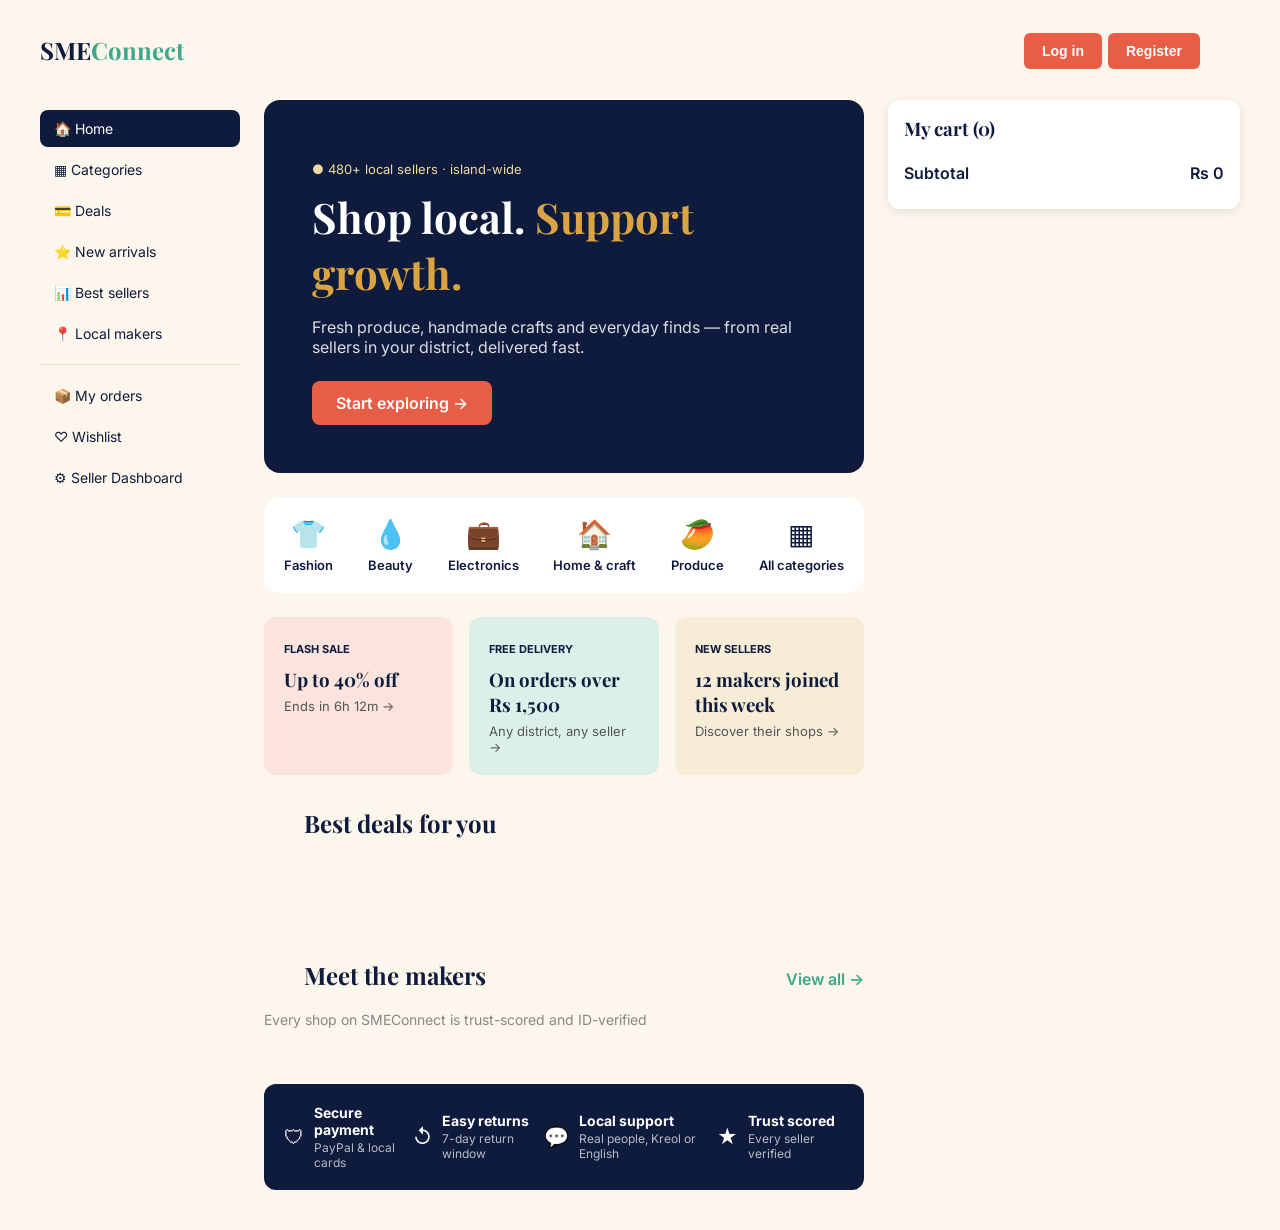
==== index.html @ 9637f1cd "SMEConnect rebuild - full working version" ====
<!DOCTYPE html>
<html>
<head>
  <meta charset="UTF-8">
  <title>SMEConnect</title>
  <link rel="preconnect" href="https://fonts.googleapis.com">
  <link href="https://fonts.googleapis.com/css2?family=Playfair+Display:wght@700&family=Inter:wght@400;600&display=swap" rel="stylesheet">
  <link rel="stylesheet" href="assets/css/style.css">
  <script src="https://www.paypal.com/sdk/js?client-id=BAAJS2fHj8sYAzBx5CbzH1W43dFTb8IniVl7vOAo0O4Z49dvp5iEQKRHWdZpq-USADCUvsivHQZ62d_bw4&currency=USD"></script>
</head>
<body>

  <header class="topbar">
    <div class="logo">SME<span>Connect</span></div>
    <div id="authSection">
      <div id="loggedOutView">
        <button id="showLoginBtn">Log in</button>
        <button id="showRegisterBtn">Register</button>
      </div>
      <div id="loggedInView" style="display:none;">
        <span id="welcomeMsg"></span>
        <a href="seller-dashboard.html" id="dashboardLink" style="display:none; margin: 0 10px;">Seller Dashboard</a>
        <button id="logoutBtn">Log out</button>
      </div>
    </div>
  </header>

  <main>
    <div class="page-layout">

      <aside class="side-nav">
        <a href="#" class="nav-item active">🏠 Home</a>
        <a href="#" class="nav-item">▦ Categories</a>
        <a href="#" class="nav-item">💳 Deals</a>
        <a href="#" class="nav-item">⭐ New arrivals</a>
        <a href="#" class="nav-item">📊 Best sellers</a>
        <a href="#" class="nav-item">📍 Local makers</a>
        <hr>
        <a href="#" class="nav-item">📦 My orders</a>
        <a href="#" class="nav-item">♡ Wishlist</a>
        <a href="seller-dashboard.html" class="nav-item">⚙ Seller Dashboard</a>
      </aside>

      <div class="main-content">
        <section class="hero-banner">
          <p class="hero-tag">● 480+ local sellers · island-wide</p>
          <h1>Shop local. <span class="hero-highlight">Support growth.</span></h1>
          <p class="hero-sub">Fresh produce, handmade crafts and everyday finds — from real sellers in your district, delivered fast.</p>
          <a href="#productsSection" class="hero-cta">Start exploring →</a>
        </section>

        <section class="category-row">
          <div class="category-item"><span>👕</span><p>Fashion</p></div>
          <div class="category-item"><span>💧</span><p>Beauty</p></div>
          <div class="category-item"><span>💼</span><p>Electronics</p></div>
          <div class="category-item"><span>🏠</span><p>Home & craft</p></div>
          <div class="category-item"><span>🥭</span><p>Produce</p></div>
          <div class="category-item"><span>▦</span><p>All categories</p></div>
        </section>

        <section class="promo-row">
          <div class="promo-card promo-coral">
            <span class="promo-badge">FLASH SALE</span>
            <h3>Up to 40% off</h3>
            <p>Ends in 6h 12m →</p>
          </div>
          <div class="promo-card promo-teal">
            <span class="promo-badge">FREE DELIVERY</span>
            <h3>On orders over Rs 1,500</h3>
            <p>Any district, any seller →</p>
          </div>
          <div class="promo-card promo-gold">
            <span class="promo-badge">NEW SELLERS</span>
            <h3>12 makers joined this week</h3>
            <p>Discover their shops →</p>
          </div>
        </section>

        <section id="productsSection">
          <h2 class="section-title">Best deals for you</h2>
          <div id="productGrid" class="product-grid"></div>
        </section>

        <section class="makers-section">
          <div class="makers-header">
            <div>
              <h2 class="section-title">Meet the makers</h2>
              <p class="section-sub">Every shop on SMEConnect is trust-scored and ID-verified</p>
            </div>
            <a href="#" class="view-all-link">View all →</a>
          </div>
          <div id="makersGrid" class="makers-grid"></div>
        </section>

        <section class="trust-bar">
          <div class="trust-item"><span>🛡</span><div><strong>Secure payment</strong><p>PayPal & local cards</p></div></div>
          <div class="trust-item"><span>↺</span><div><strong>Easy returns</strong><p>7-day return window</p></div></div>
          <div class="trust-item"><span>💬</span><div><strong>Local support</strong><p>Real people, Kreol or English</p></div></div>
          <div class="trust-item"><span>★</span><div><strong>Trust scored</strong><p>Every seller verified</p></div></div>
        </section>
      </div>

      <aside id="cartSidebar" class="cart-sidebar">
        <div class="cart-header">
          <h3>My cart (<span id="cartCount">0</span>)</h3>
        </div>
        <div id="cartItems"></div>
        <div class="cart-totals">
          <div class="row"><span>Subtotal</span><span id="cartSubtotal">Rs 0</span></div>
        </div>
        <div id="paypal-button-container"></div>
      </aside>

    </div>
  </main>

  <div id="authModal" class="modal-overlay" style="display:none;">
    <div class="modal-box">
      <button id="closeModalBtn" class="close-btn">&times;</button>

      <div id="loginForm">
        <h3>Log in</h3>
        <input type="email" id="loginEmail" placeholder="Email">
        <input type="password" id="loginPassword" placeholder="Password">
        <button id="loginSubmitBtn">Log in</button>
        <p id="loginError" class="form-error"></p>
      </div>

      <div id="registerForm" style="display:none;">
        <h3>Register</h3>
        <input type="text" id="regName" placeholder="Name">
        <input type="email" id="regEmail" placeholder="Email">
        <input type="password" id="regPassword" placeholder="Password">
        <select id="regRole">
          <option value="buyer">Buyer</option>
          <option value="seller">Seller</option>
        </select>
        <button id="registerSubmitBtn">Register</button>
        <p id="registerError" class="form-error"></p>
      </div>
    </div>
  </div>

  <script src="assets/js/products.js"></script>
  <script src="assets/js/auth.js"></script>
</body>
</html>
---- assets/css/style.css ----
:root {
  --color-bg: #FDF6EC;
  --color-navy: #0F1B3D;
  --color-coral: #E85D45;
  --color-teal: #3FA88C;
  --color-gold: #D9A441;
  --font-heading: 'Playfair Display', serif;
  --font-body: 'Inter', sans-serif;
}

body {
  background: var(--color-bg);
  font-family: var(--font-body);
  color: var(--color-navy);
  margin: 0;
}

h1, h2, h3 {
  font-family: var(--font-heading);
}

.topbar {
  background: var(--color-bg);
  padding: 20px 40px;
  font-family: var(--font-heading);
  font-size: 24px;
  font-weight: 700;
  display: flex;
  justify-content: space-between;
  align-items: center;
}

.topbar .logo span { color: var(--color-teal); }

.section-title {
  padding: 0 40px;
  font-family: var(--font-heading);
}

.product-grid {
  display: grid;
  grid-template-columns: repeat(auto-fill, minmax(220px, 1fr));
  gap: 20px;
  padding: 0 40px 40px;
}

.product-card {
  background: white;
  border-radius: 12px;
  overflow: hidden;
  box-shadow: 0 1px 4px rgba(0,0,0,0.08);
}

.card-tile {
  background: linear-gradient(135deg, #fbe4dd, #f8f1e0);
  height: 120px;
  position: relative;
}

.badge-verified {
  position: absolute;
  bottom: 10px;
  left: 10px;
  background: var(--color-navy);
  color: white;
  font-size: 12px;
  padding: 4px 8px;
  border-radius: 20px;
}

.badge-discount {
  position: absolute;
  top: 10px;
  left: 10px;
  background: var(--color-coral);
  color: white;
  font-size: 12px;
  padding: 4px 8px;
  border-radius: 20px;
}

.card-body { padding: 14px; }
.category { color: var(--color-teal); font-size: 12px; text-transform: uppercase; margin: 0; }
.card-body h4 { margin: 4px 0; }
.seller { color: #888; font-size: 13px; margin: 0 0 10px; }

.price-row { display: flex; align-items: center; gap: 8px; }
.price { font-weight: 700; }
.original-price { text-decoration: line-through; color: #aaa; font-size: 13px; }

.add-btn {
  margin-left: auto;
  background: var(--color-navy);
  color: white;
  border: none;
  border-radius: 50%;
  width: 28px;
  height: 28px;
  cursor: pointer;
}

.cart-sidebar {
  width: 320px;
  flex-shrink: 0;
  background: white;
  border-radius: 12px;
  box-shadow: 0 2px 10px rgba(0,0,0,0.1);
  padding: 16px;
  height: fit-content;
  margin-top: 0;
}
.cart-header h3 { font-family: var(--font-heading); margin: 0 0 12px; }
.cart-item {
  display: flex;
  justify-content: space-between;
  align-items: center;
  padding: 10px 0;
  border-bottom: 1px solid #eee;
  gap: 8px;
}
.cart-item-name { margin: 0; font-weight: 600; font-size: 14px; }
.cart-item-district { margin: 0; color: #888; font-size: 12px; }
.qty-controls { display: flex; align-items: center; gap: 6px; }
.qty-btn {
  width: 22px; height: 22px; border-radius: 50%;
  border: 1px solid #ccc; background: white; cursor: pointer;
}
.cart-totals .row { display: flex; justify-content: space-between; padding: 10px 0; font-weight: 600; }
.checkout-btn {
  width: 100%;
  background: var(--color-coral);
  color: white;
  border: none;
  padding: 12px;
  border-radius: 8px;
  font-weight: 600;
  cursor: pointer;
  margin-top: 8px;
}

.paypal-btn {
  width: 100%;
  background: #FFC439;
  color: #003087;
  border: none;
  padding: 12px;
  border-radius: 8px;
  font-weight: 700;
  font-size: 15px;
  cursor: pointer;
  margin-top: 8px;
  display: flex;
  align-items: center;
  justify-content: center;
  gap: 6px;
}
.paypal-btn strong { color: #009cde; }
.paypal-btn:disabled { opacity: 0.6; cursor: not-allowed; }

#authSection {
  display: flex;
  justify-content: flex-end;
  padding: 10px 40px;
  gap: 10px;
}
#authSection { display: flex; gap: 10px; }


#loggedInView { display: flex; align-items: center; gap: 12px; }

.modal-overlay {
  position: fixed;
  top: 0; left: 0; right: 0; bottom: 0;
  background: rgba(0,0,0,0.4);
  align-items: center;
  justify-content: center;
  z-index: 1000;
}
.modal-box {
  background: white;
  padding: 24px;
  border-radius: 12px;
  width: 320px;
  position: relative;
}
.modal-box h3 { font-family: var(--font-heading); margin-top: 0; }
.modal-box input, .modal-box select {
  width: 100%;
  padding: 10px;
  margin-bottom: 10px;
  border: 1px solid #ddd;
  border-radius: 6px;
  box-sizing: border-box;
}
.modal-box button {
  width: 100%;
  background: var(--color-coral);
  color: white;
  border: none;
  padding: 10px;
  border-radius: 6px;
  cursor: pointer;
}
.close-btn {
  position: absolute;
  top: 10px; right: 14px;
  background: none;
  border: none;
  font-size: 20px;
  cursor: pointer;
  width: auto;
  color: #888;
}
.form-error { color: var(--color-coral); font-size: 13px; margin-top: 8px; }

#authSection button {
  background: var(--color-coral) !important;
  color: white !important;
  border: none !important;
  padding: 10px 18px !important;
  border-radius: 6px !important;
  font-size: 14px !important;
  font-weight: 600 !important;
  cursor: pointer !important;
  opacity: 1 !important;
  visibility: visible !important;
}
#authSection {
  min-width: 200px !important;
  min-height: 40px !important;
}
.page-layout { display: flex; gap: 24px; padding: 0 40px; align-items: flex-start; }
.side-nav {
  width: 200px; flex-shrink: 0;
  display: flex; flex-direction: column; gap: 4px;
  padding-top: 10px;
}
.nav-item {
  padding: 10px 14px; border-radius: 8px;
  color: var(--color-navy); text-decoration: none; font-size: 14px;
}
.nav-item.active { background: var(--color-navy); color: white; }
.nav-item:hover:not(.active) { background: #f0e9dc; }
.side-nav hr { border: none; border-top: 1px solid #e5ddc8; margin: 8px 0; }
.main-content { flex: 1; min-width: 0; }

.hero-banner {
  background: var(--color-navy);
  color: white;
  border-radius: 16px;
  padding: 48px;
  margin-bottom: 24px;
}
.hero-tag { color: #f0d9a0; font-size: 13px; margin-bottom: 12px; }
.hero-banner h1 { font-family: var(--font-heading); font-size: 42px; margin: 0 0 16px; }
.hero-highlight { color: var(--color-gold); }
.hero-sub { max-width: 480px; opacity: 0.85; margin-bottom: 24px; }
.hero-cta {
  display: inline-block; background: var(--color-coral); color: white;
  padding: 12px 24px; border-radius: 8px; text-decoration: none; font-weight: 600;
}

.category-row {
  display: flex; justify-content: space-between;
  background: white; border-radius: 16px; padding: 20px;
  margin-bottom: 24px;
}
.category-item { text-align: center; cursor: pointer; }
.category-item span { font-size: 28px; }
.category-item p { margin: 6px 0 0; font-size: 13px; font-weight: 600; }

.promo-row { display: grid; grid-template-columns: repeat(3, 1fr); gap: 16px; margin-bottom: 32px; }
.promo-card { border-radius: 12px; padding: 20px; }
.promo-coral { background: #fbe4dd; }
.promo-teal { background: #dcf0ea; }
.promo-gold { background: #f7ecd6; }
.promo-badge { font-size: 11px; font-weight: 700; text-transform: uppercase; color: var(--color-navy); }
.promo-card h3 { margin: 10px 0 6px; font-family: var(--font-heading); }
.promo-card p { margin: 0; font-size: 13px; color: #555; }

.makers-section { margin: 40px 0; }
.makers-header { display: flex; justify-content: space-between; align-items: baseline; }
.section-sub { color: #888; font-size: 14px; margin: 4px 0 0; }
.view-all-link { color: var(--color-teal); text-decoration: none; font-weight: 600; }
.makers-grid { display: grid; grid-template-columns: repeat(auto-fill, minmax(220px, 1fr)); gap: 16px; margin-top: 16px; }
.maker-card { background: white; border-radius: 12px; padding: 16px; display: flex; gap: 12px; align-items: flex-start; }
.maker-avatar {
  width: 44px; height: 44px; border-radius: 50%;
  display: flex; align-items: center; justify-content: center;
  color: white; font-weight: 700; flex-shrink: 0;
}
.maker-info h4 { margin: 0 0 2px; }
.maker-info p { margin: 0 0 6px; color: #888; font-size: 13px; }
.maker-tags span { background: #f0e9dc; padding: 3px 8px; border-radius: 20px; font-size: 12px; margin-right: 4px; }

.trust-bar {
  background: var(--color-navy); border-radius: 12px;
  display: flex; justify-content: space-around;
  padding: 20px; margin: 40px 0;
}
.trust-item { display: flex; gap: 10px; align-items: center; color: white; }
.trust-item span { font-size: 20px; }
.trust-item strong { display: block; font-size: 14px; }
.trust-item p { margin: 2px 0 0; font-size: 12px; opacity: 0.7; }
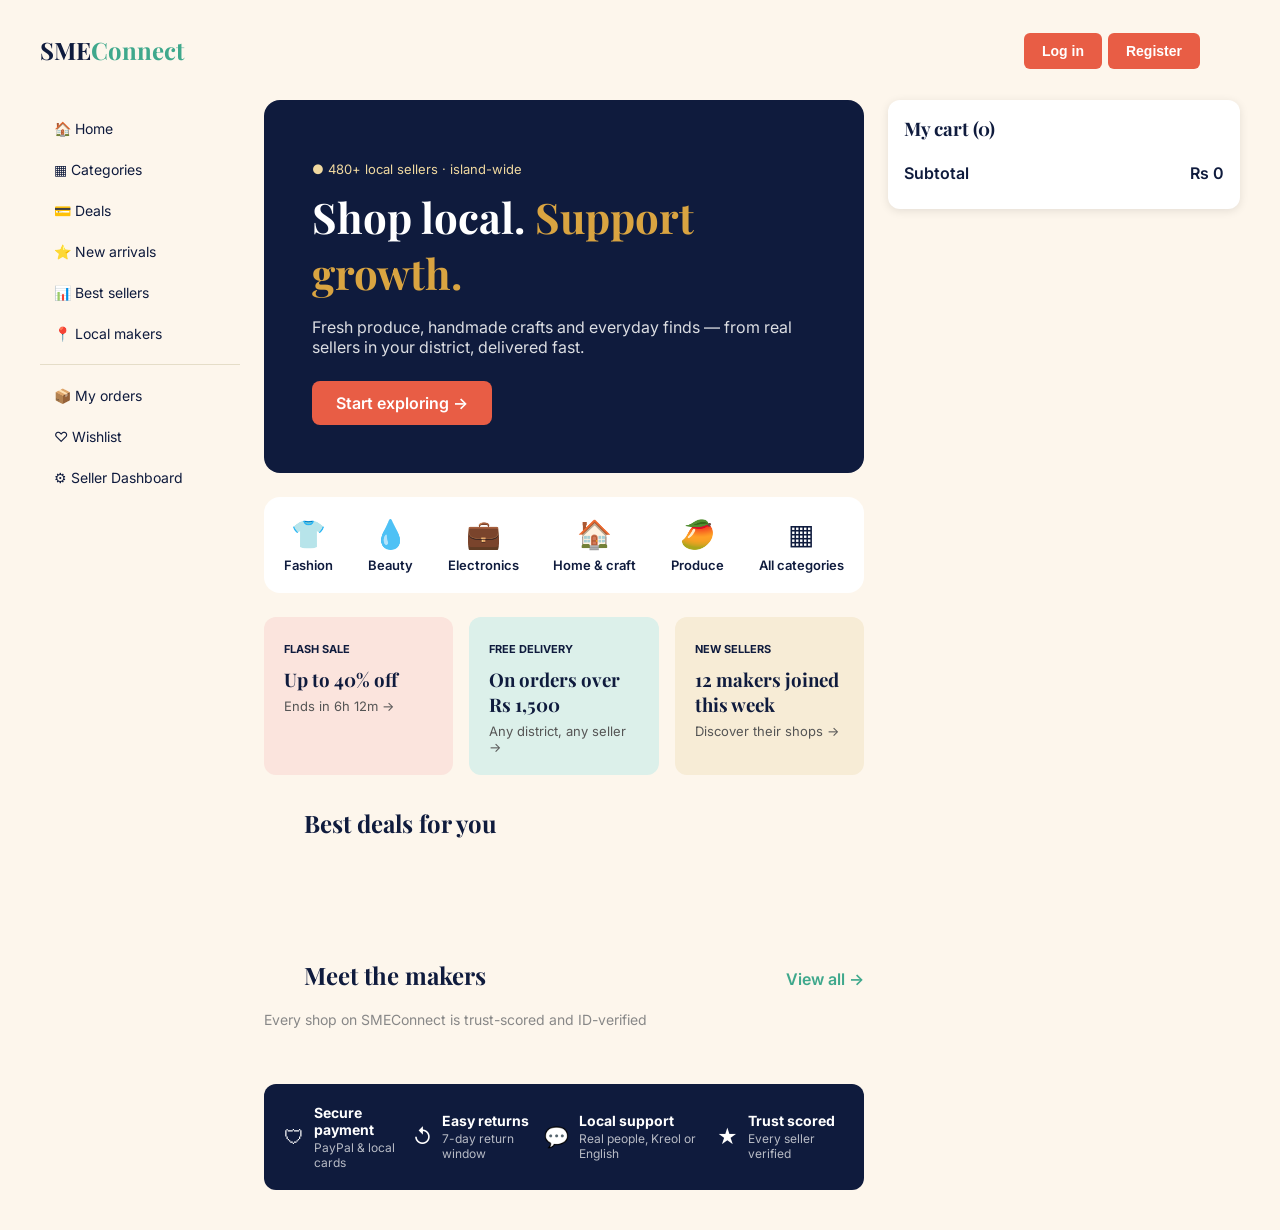
==== commit 0eacd9cf: "Add category filters, deals, new arrivals, best sellers, my orders" ====
--- a/index.html
+++ b/index.html
@@ -28,18 +28,18 @@
   <main>
     <div class="page-layout">
 
-      <aside class="side-nav">
-        <a href="#" class="nav-item active">🏠 Home</a>
-        <a href="#" class="nav-item">▦ Categories</a>
-        <a href="#" class="nav-item">💳 Deals</a>
-        <a href="#" class="nav-item">⭐ New arrivals</a>
-        <a href="#" class="nav-item">📊 Best sellers</a>
-        <a href="#" class="nav-item">📍 Local makers</a>
-        <hr>
-        <a href="#" class="nav-item">📦 My orders</a>
-        <a href="#" class="nav-item">♡ Wishlist</a>
-        <a href="seller-dashboard.html" class="nav-item">⚙ Seller Dashboard</a>
-      </aside>
+ <aside class="side-nav">
+  <a href="index.html" class="nav-item">🏠 Home</a>
+  <a href="index.html?filter=" class="nav-item" id="categoriesLink">▦ Categories</a>
+  <a href="index.html?filter=deals" class="nav-item">💳 Deals</a>
+  <a href="index.html?filter=new" class="nav-item">⭐ New arrivals</a>
+  <a href="index.html?filter=bestsellers" class="nav-item">📊 Best sellers</a>
+  <a href="#" class="nav-item" onclick="document.querySelector('.makers-section').scrollIntoView({behavior:'smooth'}); return false;">📍 Local makers</a>
+  <hr>
+  <a href="my-orders.html" class="nav-item">📦 My orders</a>
+  <a href="wishlist.html" class="nav-item">♡ Wishlist</a>
+  <a href="seller-dashboard.html" class="nav-item">⚙ Seller Dashboard</a>
+</aside>
 
       <div class="main-content">
         <section class="hero-banner">
@@ -50,13 +50,13 @@
         </section>
 
         <section class="category-row">
-          <div class="category-item"><span>👕</span><p>Fashion</p></div>
-          <div class="category-item"><span>💧</span><p>Beauty</p></div>
-          <div class="category-item"><span>💼</span><p>Electronics</p></div>
-          <div class="category-item"><span>🏠</span><p>Home & craft</p></div>
-          <div class="category-item"><span>🥭</span><p>Produce</p></div>
-          <div class="category-item"><span>▦</span><p>All categories</p></div>
-        </section>
+  <a href="index.html?category=Fashion" class="category-item"><span>👕</span><p>Fashion</p></a>
+  <a href="index.html?category=Beauty" class="category-item"><span>💧</span><p>Beauty</p></a>
+  <a href="index.html?category=Electronics" class="category-item"><span>💼</span><p>Electronics</p></a>
+  <a href="index.html?category=Home%20%26%20craft" class="category-item"><span>🏠</span><p>Home & craft</p></a>
+  <a href="index.html?category=Produce" class="category-item"><span>🥭</span><p>Produce</p></a>
+  <a href="index.html" class="category-item"><span>▦</span><p>All categories</p></a>
+</section>
 
         <section class="promo-row">
           <div class="promo-card promo-coral">
--- a/assets/css/style.css
+++ b/assets/css/style.css
@@ -268,6 +268,7 @@
 .category-item { text-align: center; cursor: pointer; }
 .category-item span { font-size: 28px; }
 .category-item p { margin: 6px 0 0; font-size: 13px; font-weight: 600; }
+.category-item { text-decoration: none; color: var(--color-navy); }
 
 .promo-row { display: grid; grid-template-columns: repeat(3, 1fr); gap: 16px; margin-bottom: 32px; }
 .promo-card { border-radius: 12px; padding: 20px; }
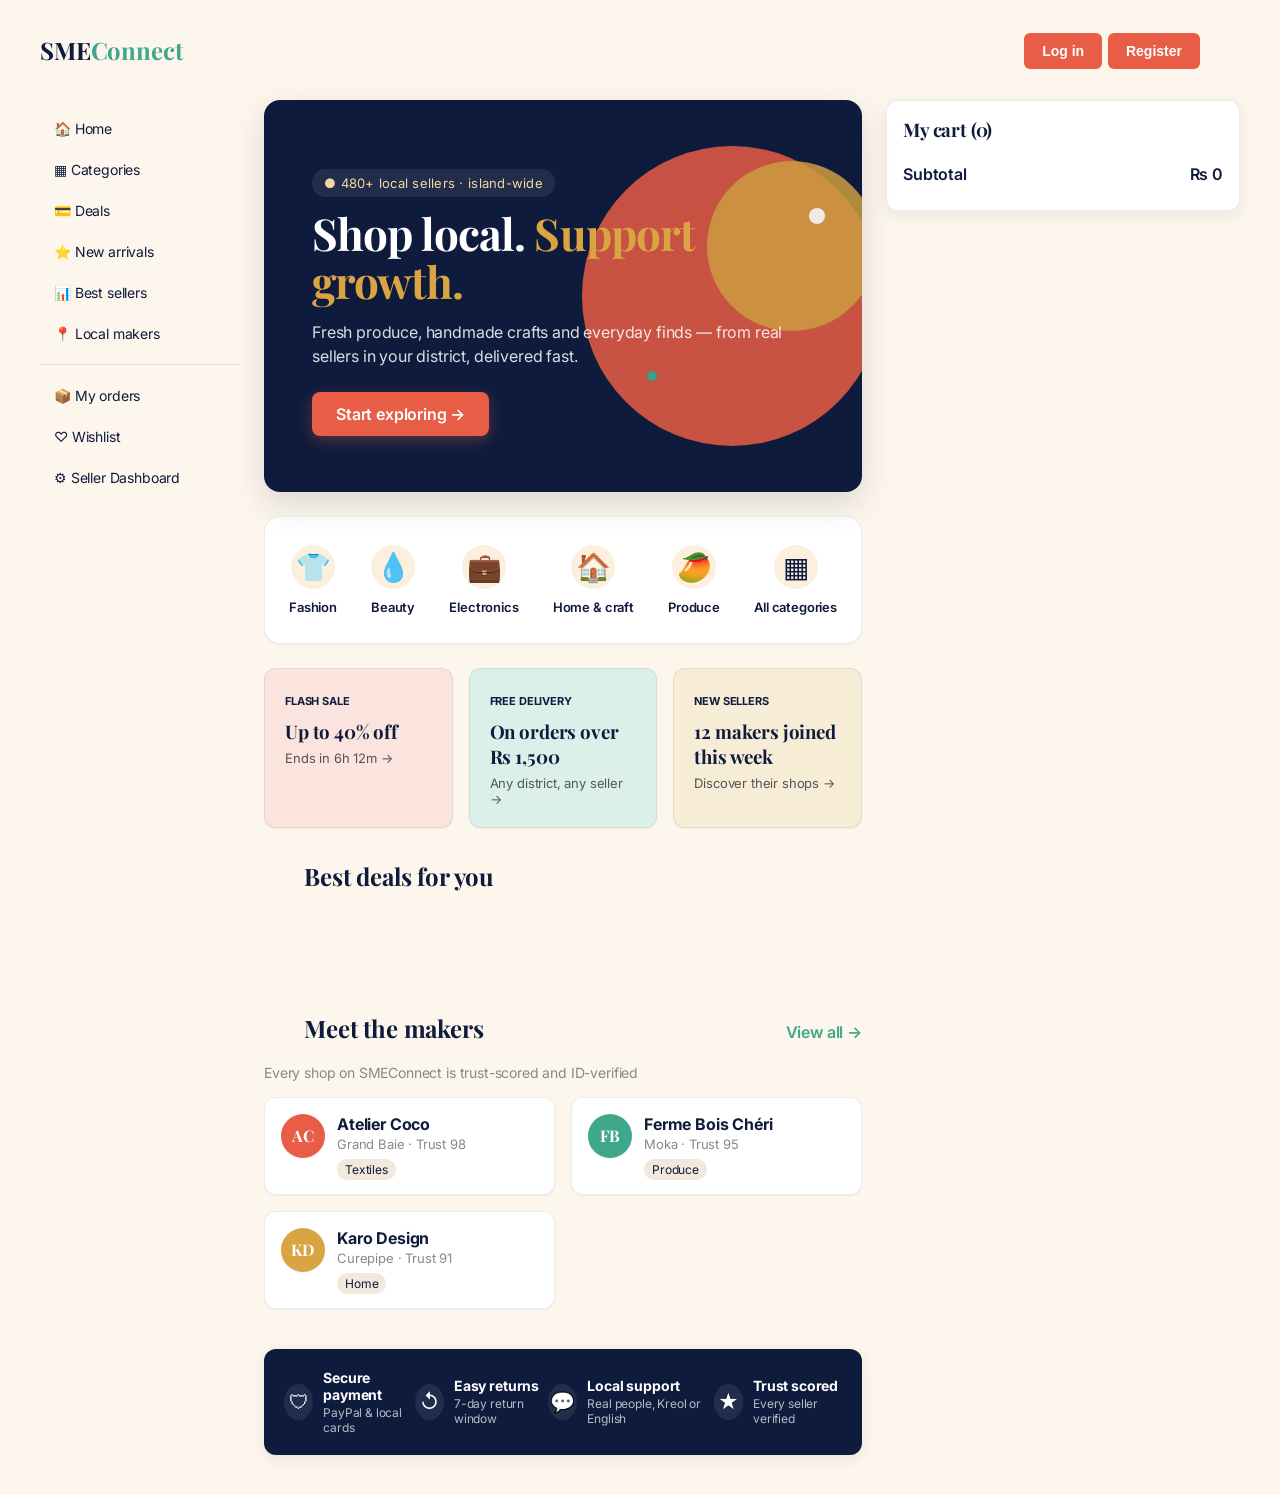
==== commit 60536720: "Update SMEConnect website" ====
--- a/index.html
+++ b/index.html
@@ -43,6 +43,12 @@
 
       <div class="main-content">
         <section class="hero-banner">
+          <svg class="hero-illustration" viewBox="0 0 340 340" xmlns="http://www.w3.org/2000/svg" aria-hidden="true">
+            <circle cx="170" cy="170" r="150" fill="#E85D45" opacity="0.9"/>
+            <circle cx="230" cy="120" r="85" fill="#D9A441" opacity="0.85"/>
+            <circle cx="255" cy="90" r="8" fill="#FDF6EC"/>
+            <circle cx="90" cy="250" r="5" fill="#3FA88C"/>
+          </svg>
           <p class="hero-tag">● 480+ local sellers · island-wide</p>
           <h1>Shop local. <span class="hero-highlight">Support growth.</span></h1>
           <p class="hero-sub">Fresh produce, handmade crafts and everyday finds — from real sellers in your district, delivered fast.</p>
--- a/assets/css/style.css
+++ b/assets/css/style.css
@@ -302,4 +302,195 @@
 .trust-item { display: flex; gap: 10px; align-items: center; color: white; }
 .trust-item span { font-size: 20px; }
 .trust-item strong { display: block; font-size: 14px; }
-.trust-item p { margin: 2px 0 0; font-size: 12px; opacity: 0.7; }+.trust-item p { margin: 2px 0 0; font-size: 12px; opacity: 0.7; }
+
+/* ==========================================================================
+   SMECONNECT — DESIGN POLISH LAYER
+   Append this entire block to the END of assets/css/style.css
+   Does not remove anything — only refines and adds.
+   ========================================================================== */
+
+:root {
+  /* Extending your existing tokens — do not duplicate the ones already in :root above */
+  --color-bg-card: #FFFFFF;
+  --color-border: rgba(15, 27, 61, 0.08);
+  --shadow-sm: 0 1px 2px rgba(15, 27, 61, 0.06);
+  --shadow-md: 0 4px 16px rgba(15, 27, 61, 0.08);
+  --shadow-lg: 0 12px 32px rgba(15, 27, 61, 0.14);
+  --radius-sm: 8px;
+  --radius-md: 14px;
+  --radius-lg: 20px;
+  --ease: cubic-bezier(0.16, 1, 0.3, 1);
+}
+
+/* ---------- Global refinements ---------- */
+body {
+  -webkit-font-smoothing: antialiased;
+  letter-spacing: -0.01em;
+}
+
+a:focus-visible, button:focus-visible, input:focus-visible {
+  outline: 2px solid var(--color-coral);
+  outline-offset: 2px;
+}
+
+/* ---------- Hero: signature illustration ---------- */
+.hero-banner {
+  position: relative;
+  overflow: hidden;
+  padding: 56px 48px;
+  box-shadow: var(--shadow-lg);
+}
+
+.hero-illustration {
+  position: absolute;
+  top: 50%;
+  right: -40px;
+  transform: translateY(-50%);
+  width: 340px;
+  height: 340px;
+  pointer-events: none;
+  opacity: 0.95;
+}
+
+.hero-banner h1 {
+  font-size: 44px;
+  line-height: 1.08;
+  letter-spacing: -0.02em;
+  max-width: 560px;
+  position: relative;
+  z-index: 2;
+}
+
+.hero-tag {
+  display: inline-flex;
+  align-items: center;
+  gap: 6px;
+  background: rgba(255,255,255,0.08);
+  padding: 6px 12px;
+  border-radius: 100px;
+  letter-spacing: 0.02em;
+}
+
+.hero-sub { position: relative; z-index: 2; font-size: 16px; line-height: 1.5; }
+
+.hero-cta {
+  position: relative;
+  z-index: 2;
+  transition: transform 0.25s var(--ease), box-shadow 0.25s var(--ease);
+  box-shadow: 0 4px 14px rgba(232, 93, 69, 0.35);
+}
+.hero-cta:hover {
+  transform: translateY(-2px);
+  box-shadow: 0 8px 20px rgba(232, 93, 69, 0.45);
+}
+
+/* ---------- Category row ---------- */
+.category-row {
+  box-shadow: var(--shadow-sm);
+  border: 1px solid var(--color-border);
+}
+.category-item {
+  padding: 8px 4px;
+  border-radius: var(--radius-sm);
+  transition: background 0.2s var(--ease), transform 0.2s var(--ease);
+}
+.category-item:hover {
+  background: #FBEFDD;
+  transform: translateY(-2px);
+}
+.category-item span {
+  display: inline-block;
+  width: 44px; height: 44px; line-height: 44px;
+  border-radius: 50%;
+  background: #FBEFDD;
+  margin-bottom: 4px;
+}
+
+/* ---------- Promo cards ---------- */
+.promo-card {
+  border: 1px solid var(--color-border);
+  box-shadow: var(--shadow-sm);
+  transition: transform 0.25s var(--ease), box-shadow 0.25s var(--ease);
+  cursor: pointer;
+}
+.promo-card:hover {
+  transform: translateY(-3px);
+  box-shadow: var(--shadow-md);
+}
+
+/* ---------- Product cards ---------- */
+.product-card {
+  border: 1px solid var(--color-border);
+  box-shadow: var(--shadow-sm);
+  transition: transform 0.25s var(--ease), box-shadow 0.25s var(--ease);
+}
+.product-card:hover {
+  transform: translateY(-4px);
+  box-shadow: var(--shadow-md);
+}
+.card-tile {
+  height: 140px;
+  background: linear-gradient(145deg, #fbe4dd 0%, #f8f1e0 60%, #fdf6ec 100%);
+}
+.badge-verified, .badge-discount {
+  font-weight: 600;
+  letter-spacing: 0.01em;
+  box-shadow: var(--shadow-sm);
+}
+.wishlist-btn {
+  position: absolute;
+  top: 10px;
+  right: 10px;
+  background: rgba(255,255,255,0.9);
+  border: none;
+  border-radius: 50%;
+  width: 30px; height: 30px;
+  cursor: pointer;
+  font-size: 14px;
+  transition: transform 0.2s var(--ease), background 0.2s var(--ease);
+}
+.wishlist-btn:hover { transform: scale(1.12); background: white; }
+
+.add-btn {
+  transition: transform 0.2s var(--ease), background 0.2s var(--ease);
+}
+.add-btn:hover { transform: scale(1.1); background: var(--color-coral); }
+
+/* ---------- Makers section ---------- */
+.maker-card {
+  border: 1px solid var(--color-border);
+  box-shadow: var(--shadow-sm);
+  transition: transform 0.25s var(--ease), box-shadow 0.25s var(--ease);
+}
+.maker-card:hover {
+  transform: translateY(-3px);
+  box-shadow: var(--shadow-md);
+}
+.maker-avatar {
+  box-shadow: var(--shadow-sm);
+  font-family: var(--font-heading);
+  letter-spacing: 0.02em;
+}
+
+/* ---------- Cart sidebar ---------- */
+.cart-sidebar {
+  border: 1px solid var(--color-border);
+  box-shadow: var(--shadow-md);
+}
+.qty-btn {
+  transition: background 0.2s var(--ease), border-color 0.2s var(--ease);
+}
+.qty-btn:hover { background: var(--color-navy); border-color: var(--color-navy); color: white; }
+
+/* ---------- Side nav ---------- */
+.nav-item { transition: background 0.2s var(--ease), padding-left 0.2s var(--ease); }
+.nav-item:hover:not(.active) { padding-left: 18px; }
+
+/* ---------- Trust bar ---------- */
+.trust-bar { box-shadow: var(--shadow-md); }
+.trust-item span {
+  width: 36px; height: 36px; line-height: 36px; text-align: center;
+  background: rgba(255,255,255,0.08);
+  border-radius: 50%;
+}
